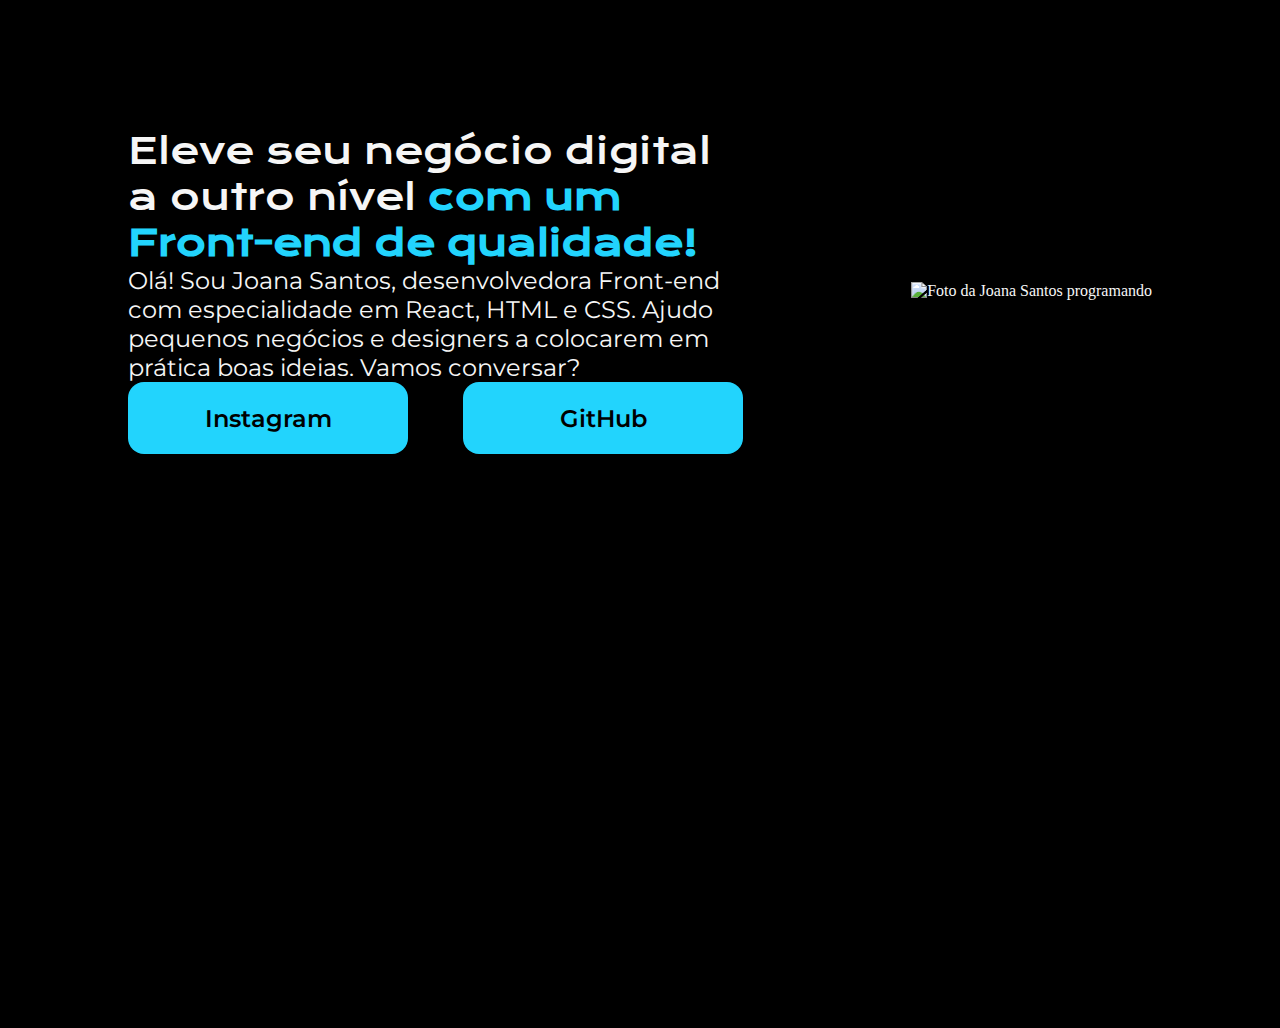
==== portifolio-html-css/index.html @ b500e85d "retomando estudos em html" ====
<!DOCTYPE html>
<html lang="pt-br">
<head>
    <meta charset="UTF-8">
    <meta http-equiv="X-UA-Compatible" content="IE=edge">
    <meta name="viewport" content="width=device-width, initial-scale=1.0">
    <title>Portifolio</title>
    <link rel="stylesheet" href="style.css">
</head>
<body>
    <header></header>
    <main class="apresentacao">
        <section class="apresentacao__conteudo">
            <h1 class="apresentacao__conteudo__titulo">
                Eleve seu negócio digital a outro nível
                <strong class="titulo-destaque">com um Front-end de qualidade!</strong>
            </h1>
            <p class="apresentacao__conteudo__texto">
                Olá! Sou Joana Santos, desenvolvedora
                Front-end com especialidade em React, HTML e
                CSS. Ajudo pequenos negócios e designers a
                colocarem em prática boas ideias. Vamos
                conversar?
            </p>
            <div class="apresentacao__links">
                <a class="apresentacao__links__link" href="https://instagram.com/rafaballerini">Instagram</a>
                <a class="apresentacao__links__link" href="https://github.com/guilhermeonrails">GitHub</a>
            </div>
        </section>
        <img src="Imagem.png" alt="Foto da Joana Santos programando">
    </main>
    <footer></footer>
</body>
</html>
---- portifolio-html-css/style.css ----
@import url('https://fonts.googleapis.com/css2?family=Krona+One&family=Montserrat:ital,wght@0,100..900;1,100..900&display=swap');

* {
    margin: 0;
    padding: 0;
}

body {
    height: 100vh;
    box-sizing: border-box;
    background-color: #000000;
    color: #F6F6F6;
}

.titulo-destaque {
    color: #22D4FD;
}

.apresentacao {
    margin: 10%;
    display: flex;
    align-items: center;
    justify-content: space-between;
}

.apresentacao__conteudo {
    width: 615px;
}

.apresentacao__conteudo__titulo {
    font-family: "Krona One", serif;
    font-weight: 400;
    font-style: normal;
    font-size: 36px;
}

.apresentacao__conteudo__texto {
    font-family: "Montserrat", sans-serif;
    font-size: 24px;
}

.apresentacao__links {
    display: flex;
    justify-content: space-between;
}

.apresentacao__links__link {
    background-color: #22D4FD;
    width: 280px;
    text-align: center;
    border-radius: 16px;
    font-size: 24px;
    padding: 21.5px 0;
    text-decoration: none;
    color: #000000;
    font-family: "Montserrat", sans-serif;
    font-weight: 600;
}
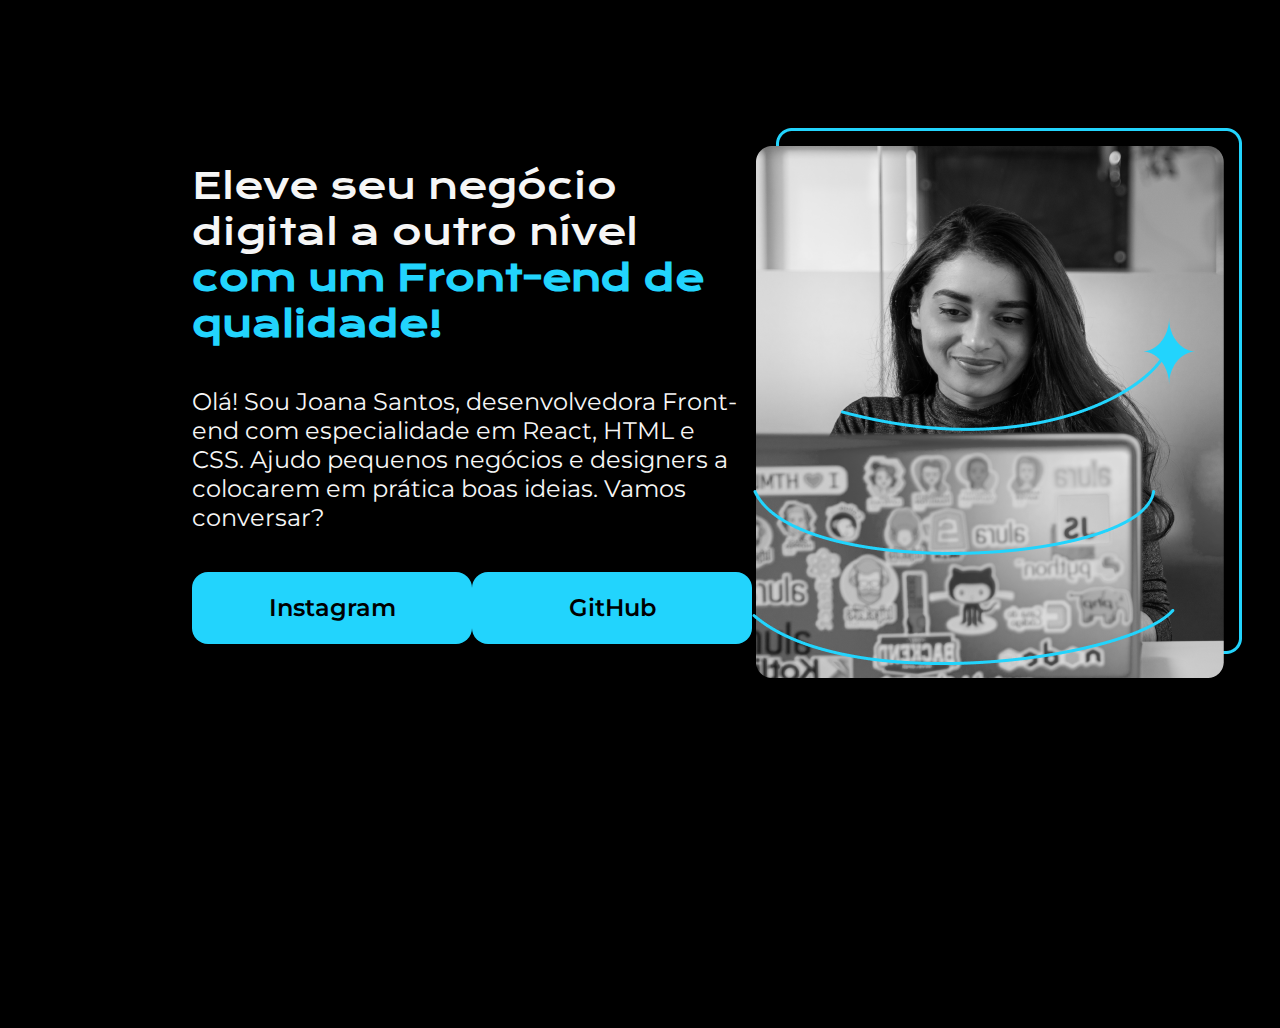
==== commit 06bfb66a: "ajustando o espacamento" ====
--- a/portifolio-html-css/index.html
+++ b/portifolio-html-css/index.html
@@ -27,7 +27,7 @@
                 <a class="apresentacao__links__link" href="https://github.com/guilhermeonrails">GitHub</a>
             </div>
         </section>
-        <img src="Imagem.png" alt="Foto da Joana Santos programando">
+        <img src="imagem.png" alt="Foto da Joana Santos programando">
     </main>
     <footer></footer>
 </body>
--- a/portifolio-html-css/style.css
+++ b/portifolio-html-css/style.css
@@ -17,7 +17,7 @@
 }
 
 .apresentacao {
-    margin: 10%;
+    margin: 10% 15%;
     display: flex;
     align-items: center;
     justify-content: space-between;
@@ -25,6 +25,9 @@
 
 .apresentacao__conteudo {
     width: 615px;
+    display: flex;
+    flex-direction: column;
+    gap: 40px;
 }
 
 .apresentacao__conteudo__titulo {
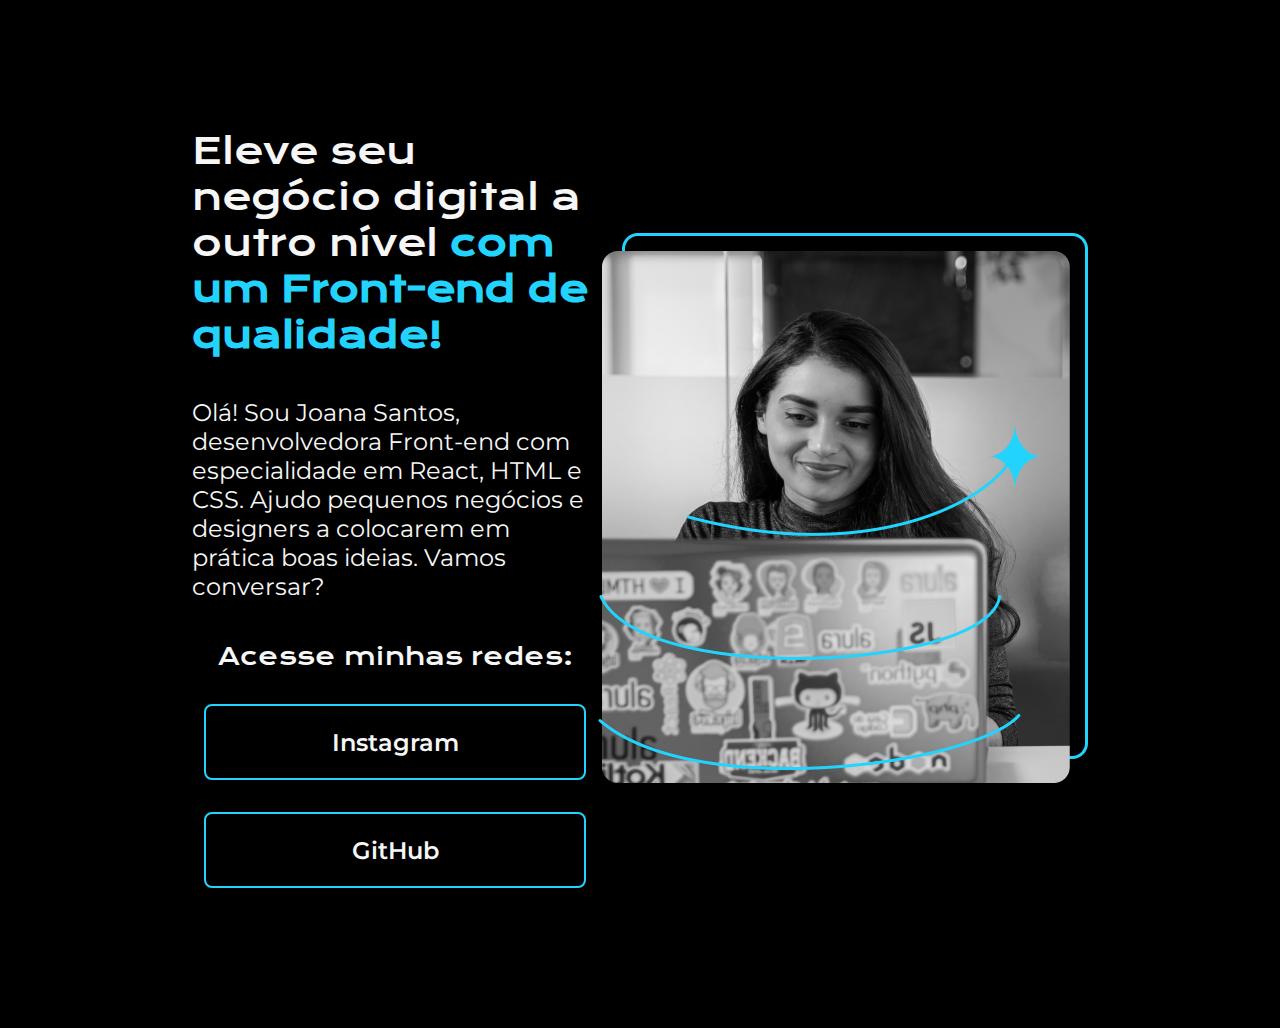
==== commit 203b4a7a: "preparando o layout do projeto" ====
--- a/portifolio-html-css/index.html
+++ b/portifolio-html-css/index.html
@@ -23,6 +23,7 @@
                 conversar?
             </p>
             <div class="apresentacao__links">
+                <h2 class="apresentacao__links__subtitulo">Acesse minhas redes:</h2>
                 <a class="apresentacao__links__link" href="https://instagram.com/rafaballerini">Instagram</a>
                 <a class="apresentacao__links__link" href="https://github.com/guilhermeonrails">GitHub</a>
             </div>
--- a/portifolio-html-css/style.css
+++ b/portifolio-html-css/style.css
@@ -45,17 +45,27 @@
 .apresentacao__links {
     display: flex;
     justify-content: space-between;
+    flex-direction: column;
+    align-items: center;
+    gap: 32px;
+}
+
+.apresentacao__links__subtitulo {
+    font-family: "Krona One", serif;
+    font-weight: 400;
+    font-size: 24px;
 }
 
 .apresentacao__links__link {
-    background-color: #22D4FD;
-    width: 280px;
+    /* background-color: #22D4FD; */
+    width: 378px;
     text-align: center;
-    border-radius: 16px;
+    border-radius: 8px;
     font-size: 24px;
     padding: 21.5px 0;
     text-decoration: none;
-    color: #000000;
+    color: #F6F6F6;
     font-family: "Montserrat", sans-serif;
     font-weight: 600;
+    border: 2px solid #22D4FD;
 }
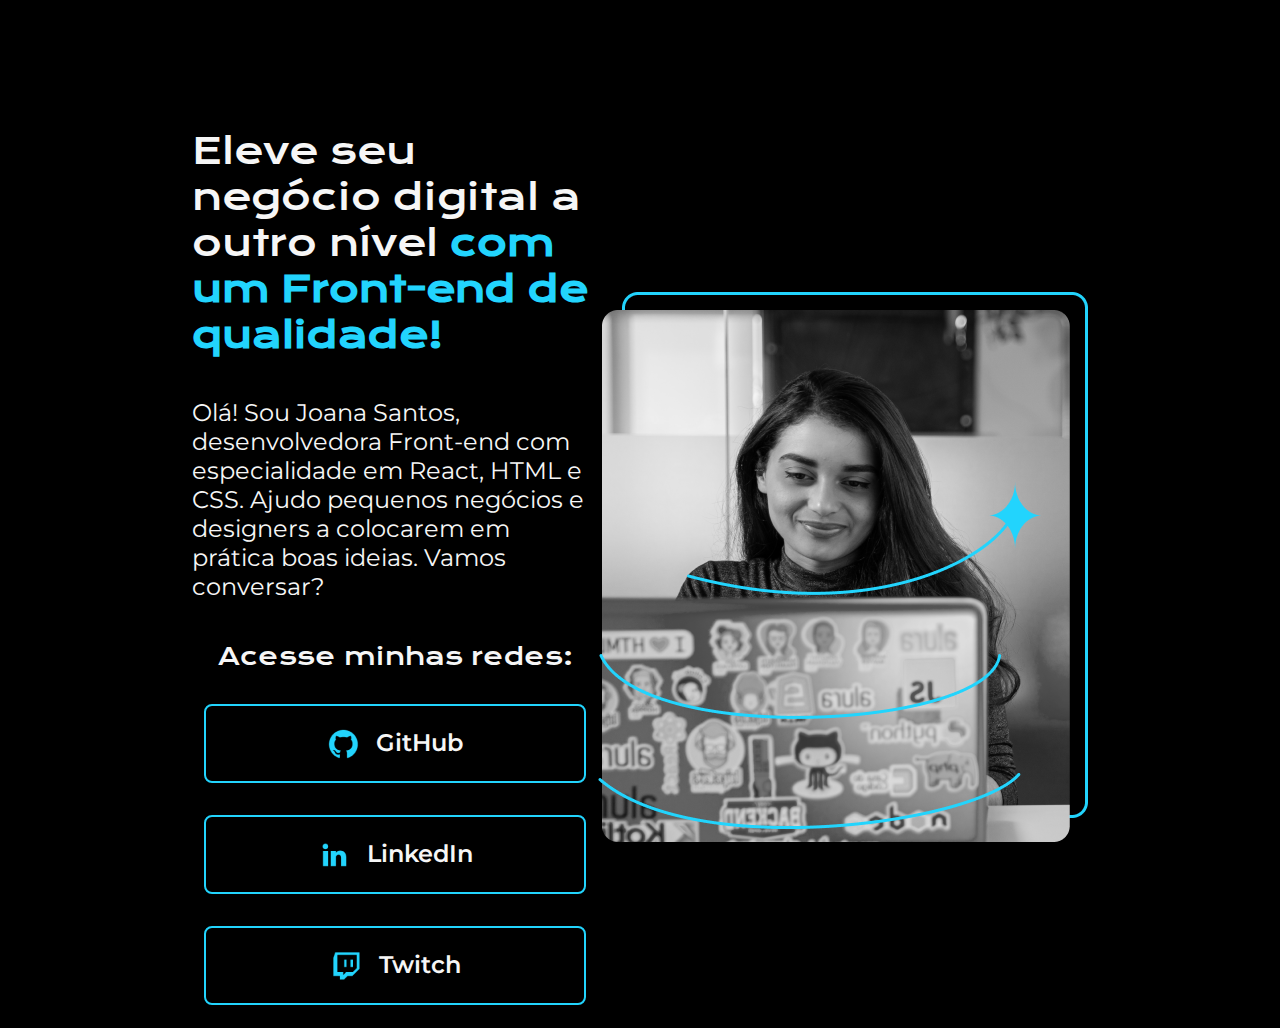
==== commit f740921b: "02. Criando ícones clicáveis" ====
--- a/portifolio-html-css/index.html
+++ b/portifolio-html-css/index.html
@@ -24,11 +24,21 @@
             </p>
             <div class="apresentacao__links">
                 <h2 class="apresentacao__links__subtitulo">Acesse minhas redes:</h2>
-                <a class="apresentacao__links__link" href="https://instagram.com/rafaballerini">Instagram</a>
-                <a class="apresentacao__links__link" href="https://github.com/guilhermeonrails">GitHub</a>
+                <a class="apresentacao__links__link" href="https://github.com/FerrazBruno">
+                    <img src="./assets/github.png">
+                    GitHub
+                </a>
+                <a class="apresentacao__links__link" href="https://www.linkedin.com/in/bruno-ferraz-dev/">
+                    <img src="./assets/linkedin.png">
+                    LinkedIn
+                </a>
+                <a class="apresentacao__links__link" href="https://www.twitch.tv/brun00b_">
+                    <img src="./assets/twitch.png">
+                    Twitch
+                </a>
             </div>
         </section>
-        <img src="imagem.png" alt="Foto da Joana Santos programando">
+        <img src="./assets/imagem.png" alt="Foto da Joana Santos programando">
     </main>
     <footer></footer>
 </body>
--- a/portifolio-html-css/style.css
+++ b/portifolio-html-css/style.css
@@ -58,6 +58,9 @@
 
 .apresentacao__links__link {
     /* background-color: #22D4FD; */
+    display: flex;
+    justify-content: center;
+    gap: 16px;
     width: 378px;
     text-align: center;
     border-radius: 8px;
@@ -69,3 +72,8 @@
     font-weight: 600;
     border: 2px solid #22D4FD;
 }
+
+.apresentacao__links__link:hover {
+    background-color: #272727;
+    cursor: pointer;
+}
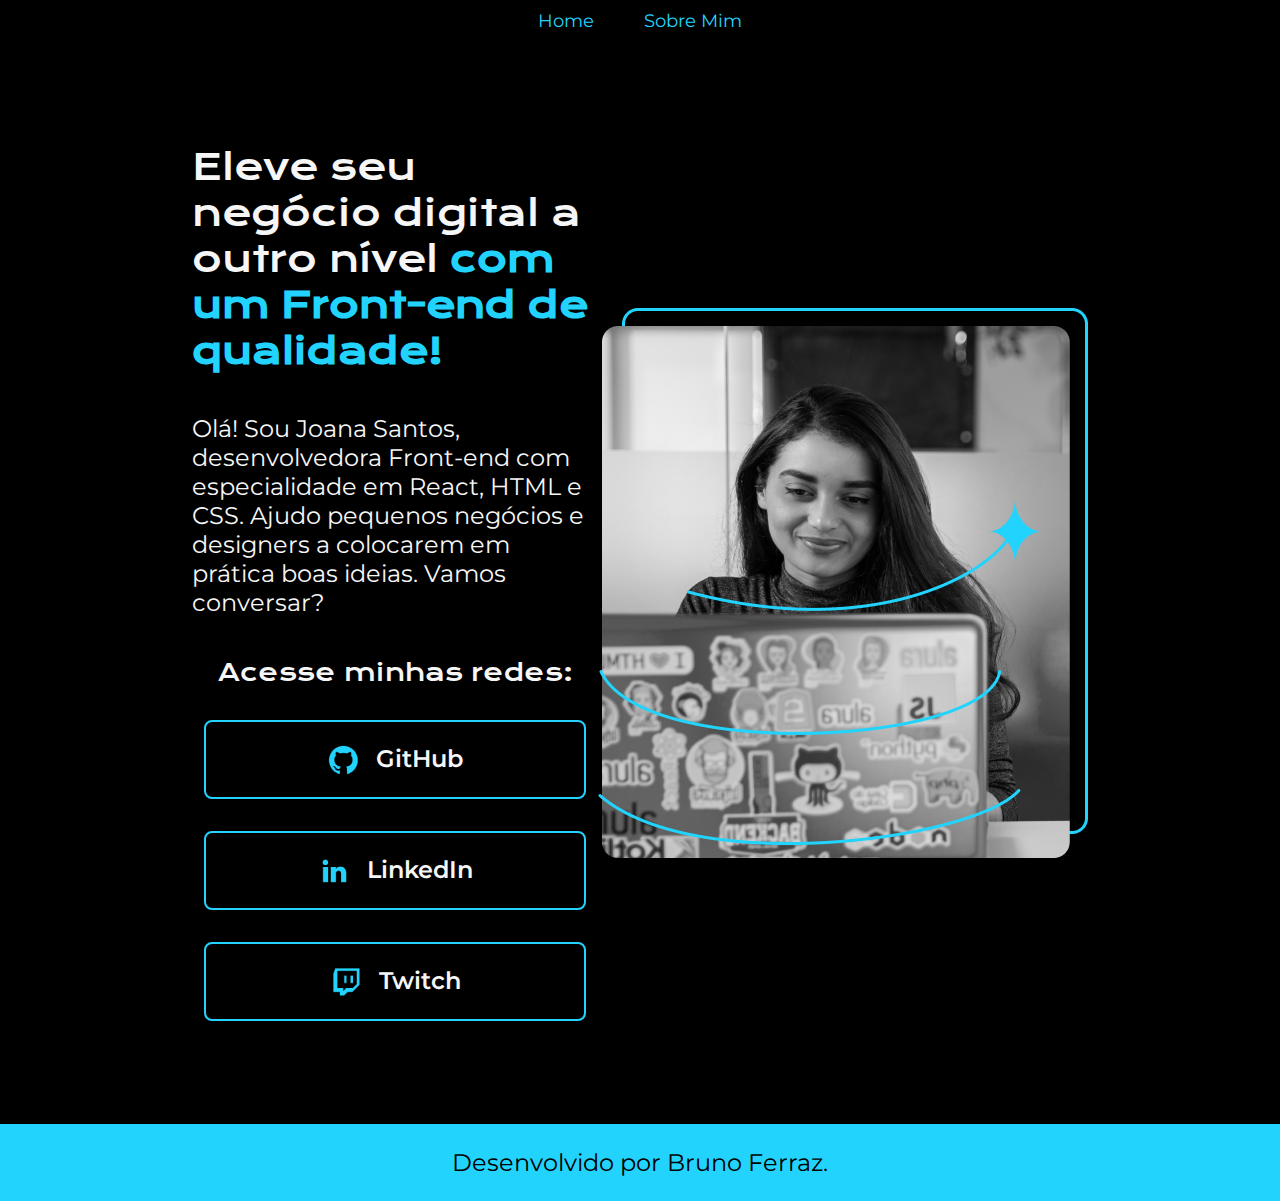
==== commit 20bfb01f: "03. Criando header e footer" ====
--- a/portifolio-html-css/index.html
+++ b/portifolio-html-css/index.html
@@ -8,7 +8,12 @@
     <link rel="stylesheet" href="style.css">
 </head>
 <body>
-    <header></header>
+    <header class="cabecalho">
+        <nav class="cabecalho__menu">
+            <a class="cabecalho__menu__link">Home</a>
+            <a class="cabecalho__menu__link">Sobre Mim</a>
+        </nav>
+    </header>
     <main class="apresentacao">
         <section class="apresentacao__conteudo">
             <h1 class="apresentacao__conteudo__titulo">
@@ -40,6 +45,8 @@
         </section>
         <img src="./assets/imagem.png" alt="Foto da Joana Santos programando">
     </main>
-    <footer></footer>
+    <footer class="rodape">
+        Desenvolvido por Bruno Ferraz.
+    </footer>
 </body>
 </html>
--- a/portifolio-html-css/style.css
+++ b/portifolio-html-css/style.css
@@ -6,7 +6,7 @@
 }
 
 body {
-    height: 100vh;
+    /* height: 100vh; */
     box-sizing: border-box;
     background-color: #000000;
     color: #F6F6F6;
@@ -17,7 +17,7 @@
 }
 
 .apresentacao {
-    margin: 10% 15%;
+    padding: 8% 15%;
     display: flex;
     align-items: center;
     justify-content: space-between;
@@ -77,3 +77,33 @@
     background-color: #272727;
     cursor: pointer;
 }
+
+.rodape {
+    background-color: #22D4FD;
+    color: #000000;
+    font-family: "Montserrat", sans-serif;
+    font-size: 24px;
+    font-weight: 400;
+    text-align: center;
+    padding: 24px;
+}
+
+.cabecalho__menu {
+    display: flex;
+    justify-content: center;
+    align-items: center;
+}
+
+.cabecalho__menu__link {
+    color: #22D4FD;
+    font-family: "Montserrat", sans-serif;
+    font-size: 18px;
+    font-weight: 400;
+    margin: 0 10px;
+    text-decoration: none;
+    padding: 10px 15px;
+}
+
+.cabecalho__menu__link:hover {
+    color: #007bff;
+}
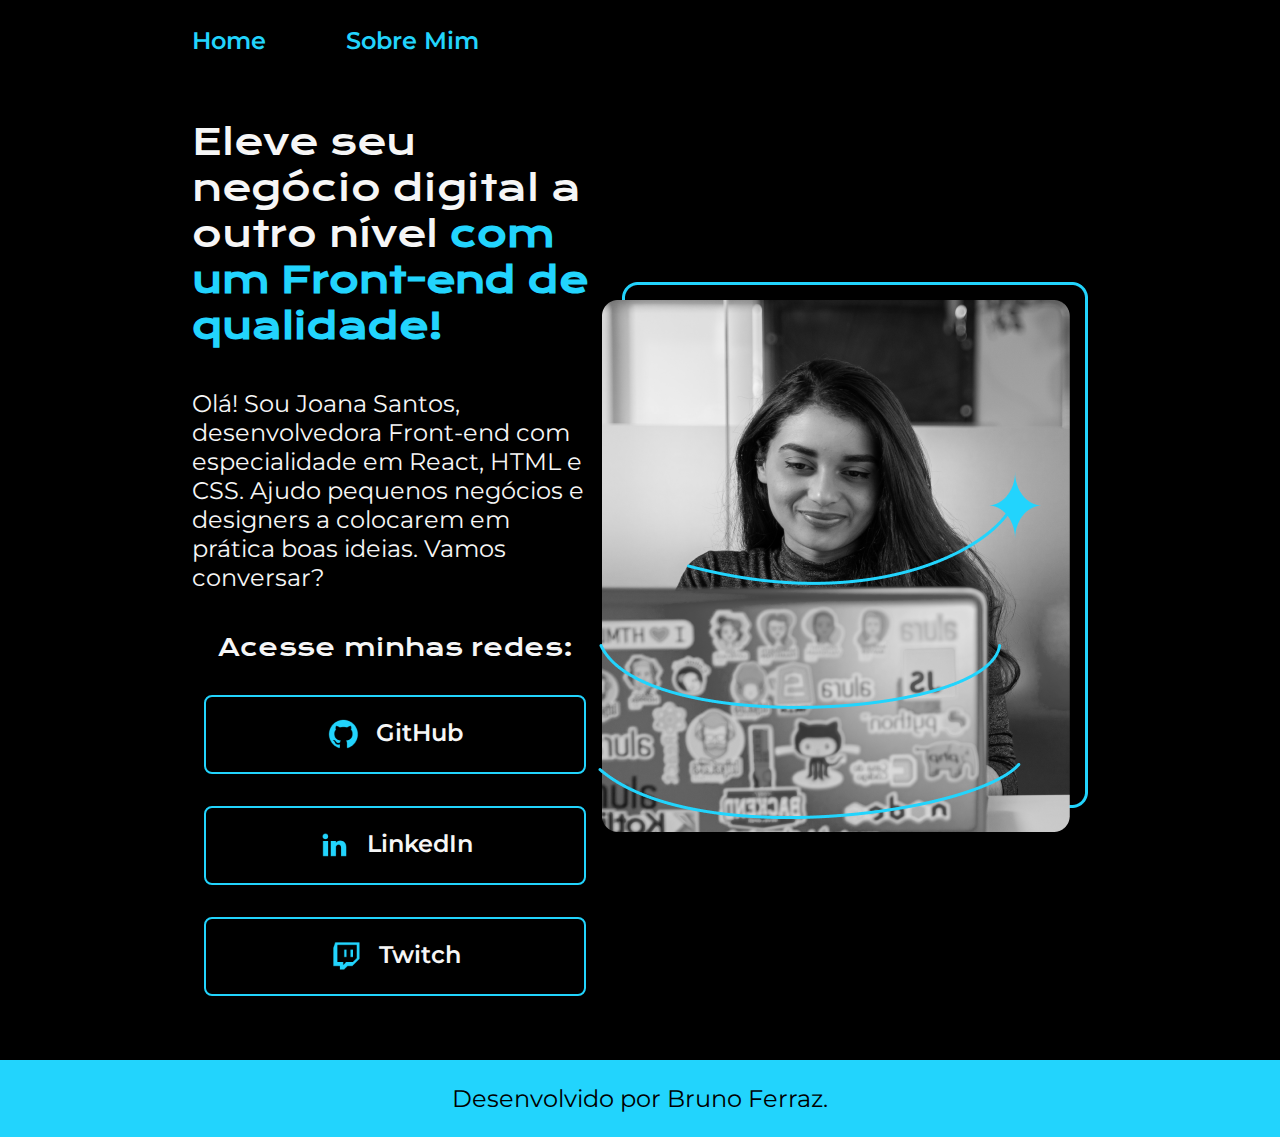
==== commit bd91a07d: "04. Navegando entre páginas" ====
--- a/portifolio-html-css/index.html
+++ b/portifolio-html-css/index.html
@@ -5,13 +5,13 @@
     <meta http-equiv="X-UA-Compatible" content="IE=edge">
     <meta name="viewport" content="width=device-width, initial-scale=1.0">
     <title>Portifolio</title>
-    <link rel="stylesheet" href="style.css">
+    <link rel="stylesheet" href="./styles/style.css">
 </head>
 <body>
     <header class="cabecalho">
         <nav class="cabecalho__menu">
-            <a class="cabecalho__menu__link">Home</a>
-            <a class="cabecalho__menu__link">Sobre Mim</a>
+            <a class="cabecalho__menu__link" href="index.html">Home</a>
+            <a class="cabecalho__menu__link" href="about.html">Sobre Mim</a>
         </nav>
     </header>
     <main class="apresentacao">
--- a/portifolio-html-css/styles/style.css
+++ b/portifolio-html-css/styles/style.css
@@ -0,0 +1,112 @@
+@import url('https://fonts.googleapis.com/css2?family=Krona+One&family=Montserrat:ital,wght@0,100..900;1,100..900&display=swap');
+
+* {
+    margin: 0;
+    padding: 0;
+}
+
+body {
+    /* height: 100vh; */
+    box-sizing: border-box;
+    background-color: #000000;
+    color: #F6F6F6;
+}
+
+
+
+.cabecalho {
+    padding: 2% 0% 0% 15%;
+}
+
+.cabecalho__menu {
+    display: flex;
+    gap: 80px;
+}
+
+.cabecalho__menu__link {
+    font-family: "Montserrat", sans-serif;
+    font-size: 24px;
+    font-weight: 600;
+    color: #22D4FD;
+    text-decoration: none;
+}
+
+.cabecalho__menu__link:hover {
+    color: #007bff;
+}
+
+.apresentacao {
+    padding: 5% 15%;
+    display: flex;
+    align-items: center;
+    justify-content: space-between;
+}
+
+.apresentacao__conteudo {
+    width: 615px;
+    display: flex;
+    flex-direction: column;
+    gap: 40px;
+}
+
+.apresentacao__conteudo__titulo {
+    font-family: "Krona One", serif;
+    font-weight: 400;
+    font-style: normal;
+    font-size: 36px;
+}
+
+.titulo-destaque {
+    color: #22D4FD;
+}
+
+.apresentacao__conteudo__texto {
+    font-family: "Montserrat", sans-serif;
+    font-size: 24px;
+}
+
+.apresentacao__links {
+    display: flex;
+    justify-content: space-between;
+    flex-direction: column;
+    align-items: center;
+    gap: 32px;
+}
+
+.apresentacao__links__subtitulo {
+    font-family: "Krona One", serif;
+    font-weight: 400;
+    font-size: 24px;
+}
+
+.apresentacao__links__link {
+    /* background-color: #22D4FD; */
+    display: flex;
+    justify-content: center;
+    gap: 16px;
+    width: 378px;
+    text-align: center;
+    border-radius: 8px;
+    font-size: 24px;
+    padding: 21.5px 0;
+    text-decoration: none;
+    color: #F6F6F6;
+    font-family: "Montserrat", sans-serif;
+    font-weight: 600;
+    border: 2px solid #22D4FD;
+}
+
+.apresentacao__links__link:hover {
+    background-color: #272727;
+    cursor: pointer;
+}
+
+.rodape {
+    background-color: #22D4FD;
+    color: #000000;
+    font-family: "Montserrat", sans-serif;
+    font-size: 24px;
+    font-weight: 400;
+    text-align: center;
+    padding: 24px;
+}
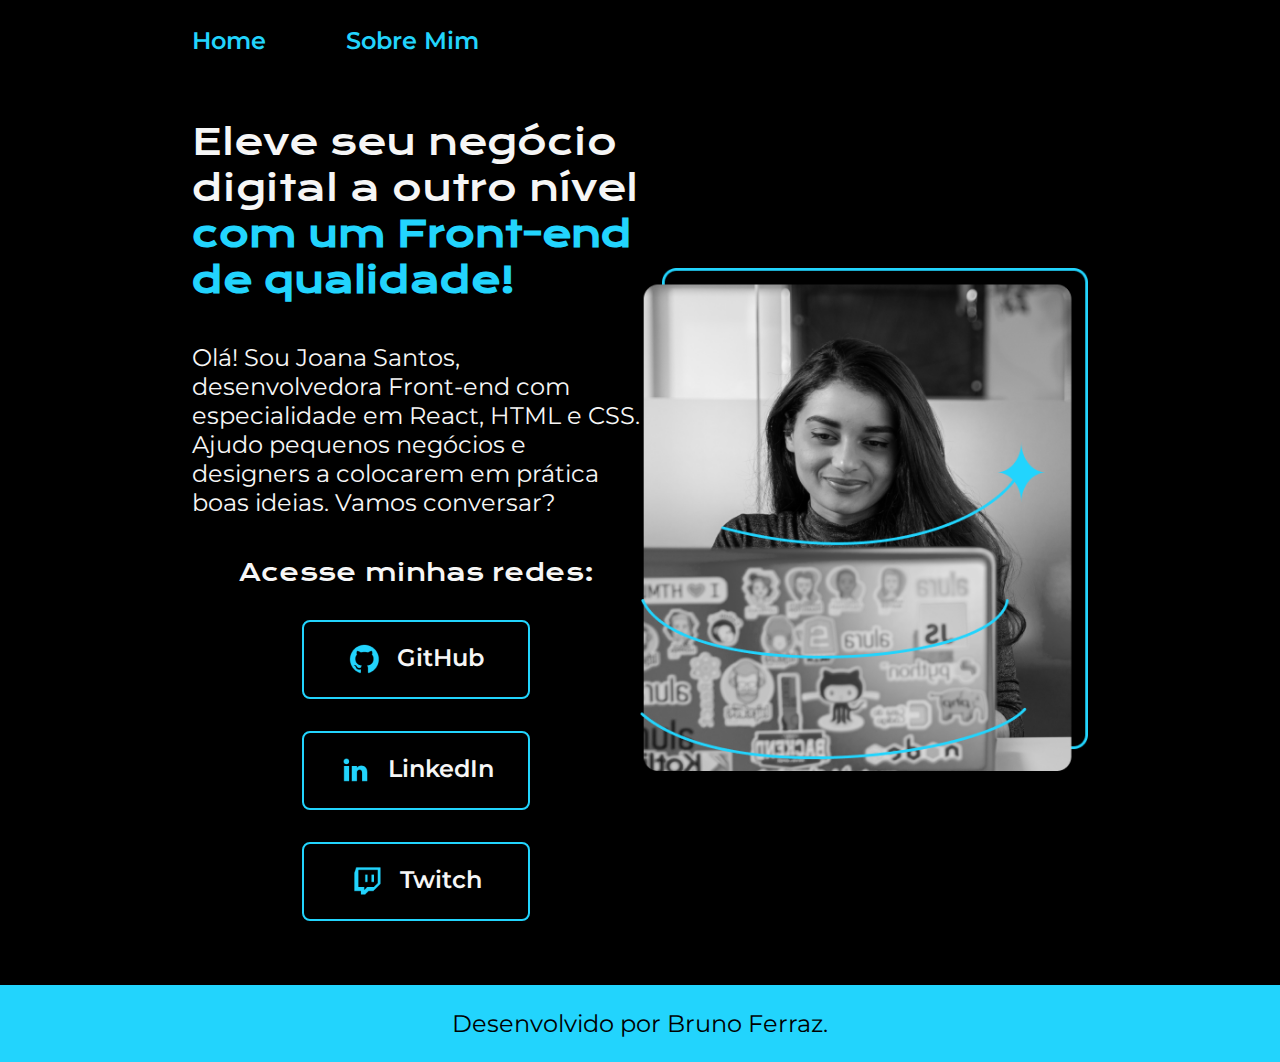
==== commit d0fe121d: "02. Adaptando elementos" ====
--- a/portifolio-html-css/index.html
+++ b/portifolio-html-css/index.html
@@ -29,21 +29,21 @@
             </p>
             <div class="apresentacao__links">
                 <h2 class="apresentacao__links__subtitulo">Acesse minhas redes:</h2>
-                <a class="apresentacao__links__link" href="https://github.com/FerrazBruno">
+                <a class="apresentacao__links__navegacao" href="https://github.com/FerrazBruno">
                     <img src="./assets/github.png">
                     GitHub
                 </a>
-                <a class="apresentacao__links__link" href="https://www.linkedin.com/in/bruno-ferraz-dev/">
+                <a class="apresentacao__links__navegacao" href="https://www.linkedin.com/in/bruno-ferraz-dev/">
                     <img src="./assets/linkedin.png">
                     LinkedIn
                 </a>
-                <a class="apresentacao__links__link" href="https://www.twitch.tv/brun00b_">
+                <a class="apresentacao__links__navegacao" href="https://www.twitch.tv/brun00b_">
                     <img src="./assets/twitch.png">
                     Twitch
                 </a>
             </div>
         </section>
-        <img src="./assets/imagem.png" alt="Foto da Joana Santos programando">
+        <img class="apresentacao__imagem" src="./assets/imagem.png" alt="Foto da Joana Santos programando">
     </main>
     <footer class="rodape">
         Desenvolvido por Bruno Ferraz.
--- a/portifolio-html-css/styles/style.css
+++ b/portifolio-html-css/styles/style.css
@@ -1,4 +1,13 @@
 @import url('https://fonts.googleapis.com/css2?family=Krona+One&family=Montserrat:ital,wght@0,100..900;1,100..900&display=swap');
+
+:root {
+    --cor-primaria: #000000;
+    --cor-secundaria: #F6F6F6;
+    --cor-terciaria: #22D4FD;
+    --cor-hover: #3F4E4F;
+    --font-primaria: "Krona One", serif;
+    --font-secundaria: "Montserrat", sans-serif;
+}
 
 * {
     margin: 0;
@@ -6,10 +15,9 @@
 }
 
 body {
-    /* height: 100vh; */
     box-sizing: border-box;
-    background-color: #000000;
-    color: #F6F6F6;
+    background-color: var(--cor-primaria);
+    color: var(--cor-secundaria);
 }
 
 
@@ -24,15 +32,15 @@
 }
 
 .cabecalho__menu__link {
-    font-family: "Montserrat", sans-serif;
-    font-size: 24px;
+    font-family: var(--font-secundaria);
+    font-size: 1.5rem;
     font-weight: 600;
-    color: #22D4FD;
+    color: var(--cor-terciaria);
     text-decoration: none;
 }
 
 .cabecalho__menu__link:hover {
-    color: #007bff;
+    color: var(--cor-hover);
 }
 
 .apresentacao {
@@ -43,26 +51,26 @@
 }
 
 .apresentacao__conteudo {
-    width: 615px;
+    width: 50%;
     display: flex;
     flex-direction: column;
     gap: 40px;
 }
 
 .apresentacao__conteudo__titulo {
-    font-family: "Krona One", serif;
+    font-family: var(--font-primaria);
     font-weight: 400;
     font-style: normal;
-    font-size: 36px;
+    font-size: 2.25rem;
 }
 
 .titulo-destaque {
-    color: #22D4FD;
+    color: var(--cor-terciaria);
 }
 
 .apresentacao__conteudo__texto {
-    font-family: "Montserrat", sans-serif;
-    font-size: 24px;
+    font-family: var(--font-secundaria);
+    font-size: 1.5rem;
 }
 
 .apresentacao__links {
@@ -74,38 +82,41 @@
 }
 
 .apresentacao__links__subtitulo {
-    font-family: "Krona One", serif;
+    font-family: var(--font-primaria);
     font-weight: 400;
-    font-size: 24px;
+    font-size: 1.5rem;
 }
 
-.apresentacao__links__link {
-    /* background-color: #22D4FD; */
+.apresentacao__links__navegacao {
     display: flex;
     justify-content: center;
     gap: 16px;
-    width: 378px;
+    width: 50%;
     text-align: center;
     border-radius: 8px;
-    font-size: 24px;
+    font-size: 1.5rem;
     padding: 21.5px 0;
     text-decoration: none;
-    color: #F6F6F6;
-    font-family: "Montserrat", sans-serif;
+    color: var(--cor-secundaria);
+    font-family: var(--font-secundaria);
     font-weight: 600;
-    border: 2px solid #22D4FD;
+    border: 2px solid var(--cor-terciaria);
 }
 
-.apresentacao__links__link:hover {
-    background-color: #272727;
+.apresentacao__links__navegacao:hover {
+    background-color: var(--cor-hover);
     cursor: pointer;
 }
 
+.apresentacao__imagem {
+    width: 50%;
+}
+
 .rodape {
-    background-color: #22D4FD;
-    color: #000000;
-    font-family: "Montserrat", sans-serif;
-    font-size: 24px;
+    background-color: var(--cor-terciaria);
+    color: var(--cor-primaria);
+    font-family: var(--font-secundaria);
+    font-size: 1.5rem;
     font-weight: 400;
     text-align: center;
     padding: 24px;
